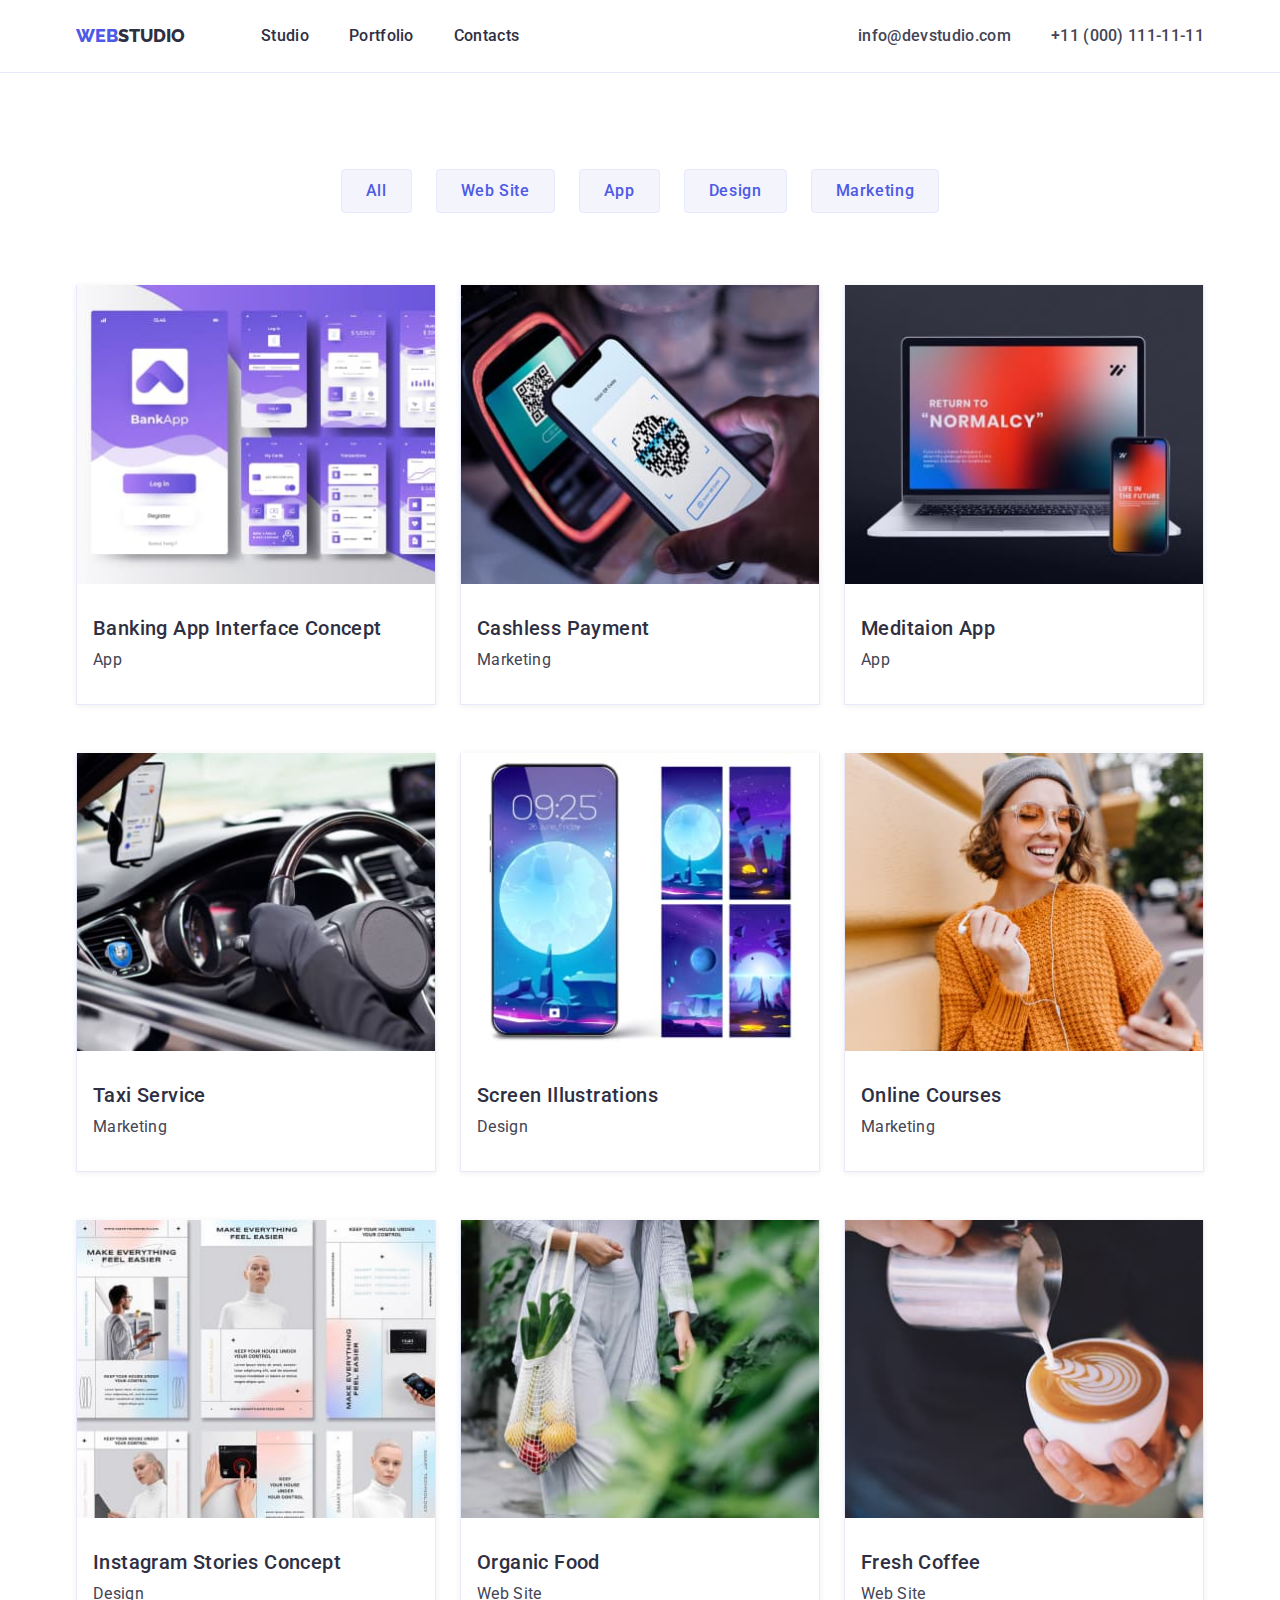
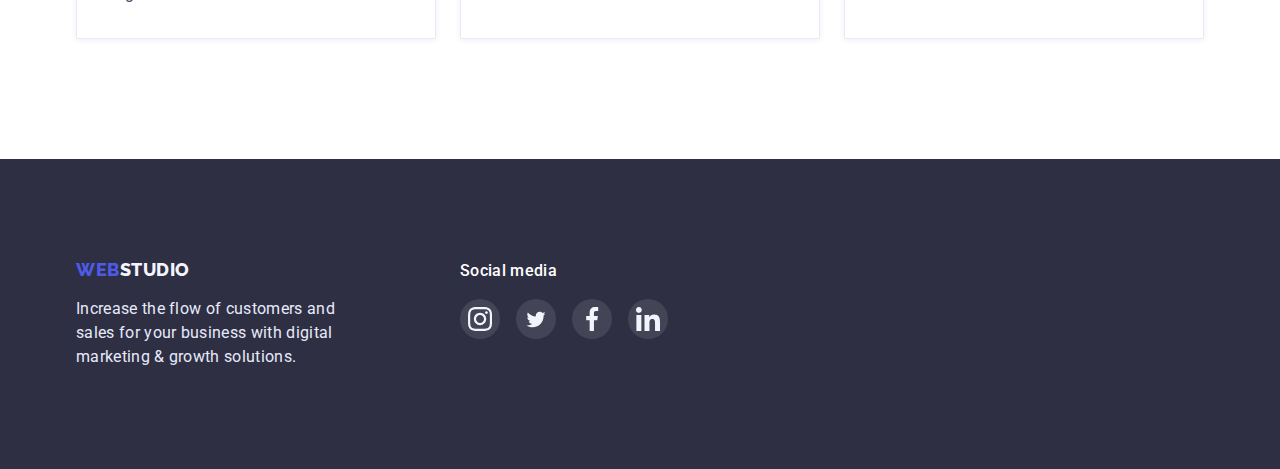
==== portfolio.html @ 1f4f02a7 "Initial commit" ====
<!DOCTYPE html>
<html lang="en">
  <head>
    <meta charset="UTF-8" />
    <meta http-equiv="X-UA-Compatible" content="IE=edge" />
    <meta name="viewport" content="width=device-width, initial-scale=1.0" />
    <title>Document</title>

    <link rel="preconnect" href="https://fonts.googleapis.com" />
    <link rel="preconnect" href="https://fonts.gstatic.com" crossorigin />
    <link
      href="https://fonts.googleapis.com/css2?family=Raleway:wght@800&family=Roboto:wght@400;500;700&display=swap"
      rel="stylesheet"
    />
    <link
      rel="stylesheet"
      href="https://cdnjs.cloudflare.com/ajax/libs/modern-normalize/1.1.0/modern-normalize.min.css"
    />
    <link rel="stylesheet" href="./css/styles.css" />
  </head>
  <body>
    <header class="headert">
      <div class="container">
        <div class="div-flex">
          <nav class="navigation">
            <a href="./index.html" class="logo"><span>Web</span>Studio</a>

            <ul class="site-nav">
              <li class="nav-flex">
                <a class="nav" href="./index.html">Studio</a>
              </li>
              <li class="nav-flex">
                <a class="nav" href="./portfolio.html">Portfolio</a>
              </li>
              <li class="nav-flex"><a class="nav" href="">Contacts</a></li>
            </ul>

            <address class="holder">
              <ul class="address-list-item">
                <li class="nav-flex">
                  <a class="address-list" href="mailto:info@devstudio.com"
                    >info@devstudio.com</a
                  >
                </li>
                <li class="nav-flex">
                  <a class="address-list" href="tel:+110001111111"
                    >+11 (000) 111-11-11</a
                  >
                </li>
              </ul>
            </address>
          </nav>
        </div>
      </div>
    </header>
    <main>
      <section class="control">
        <div class="container">
          <h1 hidden>Our Portfolio</h1>
          <ul class="btn-tiny">
            <li class="wide">
              <button class="btn-large" type="button">All</button>
            </li>
            <li class="wide">
              <button class="btn-large" type="button">Web Site</button>
            </li>
            <li class="wide">
              <button class="btn-large" type="button">App</button>
            </li>
            <li class="wide">
              <button class="btn-large" type="button">Design</button>
            </li>
            <li class="wide">
              <button class="btn-large" type="button">Marketing</button>
            </li>
          </ul>
          <ul class="pic">
            <li class="item-list">
              <a class="thumb" href="">
                <img
                  src="./images/portfolio1.jpg"
                  alt="bank application"
                  width="360"
                />
                <div class="huge">
                  <h2 class="headline">Banking App Interface Concept</h2>
                  <p class="headline-desc">App</p>
                </div>
              </a>
            </li>
            <li class="item-list">
              <a class="thumb" href="">
                <img
                  src="./images/portfolio2.jpg"
                  alt="smartphone payment"
                  width="360"
                />
                <div class="huge">
                  <h2 class="headline">Cashless Payment</h2>
                  <p class="headline-desc">Marketing</p>
                </div>
              </a>
            </li>
            <li class="item-list">
              <a class="thumb" href="">
                <img
                  src="./images/portfolio3.jpg"
                  alt="phone and laptop"
                  width="360"
                />
                <div class="huge">
                  <h2 class="headline">Meditaion App</h2>
                  <p class="headline-desc">App</p>
                </div>
              </a>
            </li>
            <li class="item-list">
              <a class="thumb" href="">
                <img
                  src="./images/portfolio4.jpg"
                  alt="driver in the car"
                  width="360"
                />
                <div class="huge">
                  <h2 class="headline">Taxi Service</h2>
                  <p class="headline-desc">Marketing</p>
                </div>
              </a>
            </li>
            <li class="item-list">
              <a class="thumb" href="">
                <img
                  src="./images/portfolio5.jpg"
                  alt="moon photo on phone"
                  width="360"
                />
                <div class="huge">
                  <h2 class="headline">Screen Illustrations</h2>
                  <p class="headline-desc">Design</p>
                </div>
              </a>
            </li>
            <li class="item-list">
              <a class="thumb" href="">
                <img
                  src="./images/portfolio6.jpg"
                  alt="happy girl"
                  width="360"
                />
                <div class="huge">
                  <h2 class="headline">Online Courses</h2>
                  <p class="headline-desc">Marketing</p>
                </div>
              </a>
            </li>
            <li class="item-list">
              <a class="thumb" href="">
                <img
                  src="./images/portfolio7.jpg"
                  alt="makeup service ad"
                  width="360"
                />
                <div class="huge">
                  <h2 class="headline">Instagram Stories Concept</h2>
                  <p class="headline-desc">Design</p>
                </div>
              </a>
            </li>
            <li class="item-list">
              <a class="thumb" href="">
                <img
                  src="./images/portfolio8.jpg"
                  alt="girl carrying vegetables in a basket"
                  width="360"
                />
                <div class="huge">
                  <h2 class="headline">Organic Food</h2>
                  <p class="headline-desc">Web Site</p>
                </div>
              </a>
            </li>
            <li class="item-list">
              <a class="thumb" href="">
                <img
                  src="./images/portfolio9.jpg"
                  alt="barista makes coffe"
                  width="360"
                />
                <div class="huge">
                  <h2 class="headline">Fresh Coffee</h2>
                  <p class="headline-desc">Web Site</p>
                </div>
              </a>
            </li>
          </ul>
        </div>
      </section>
    </main>
    <footer class="footer">
      <div class="container position">
        <div class="snippet">
          <a href="./index.html" class="logo-desc"><span>Web</span>Studio</a>
          <p class="items">
            Increase the flow of customers and sales for your business with
            digital marketing & growth solutions.
          </p>
        </div>
        <div class="subtitle-position">
          <h2 class="subtitle">Social media</h2>
          <ul class="subtitle-icon">
            <li class="subtitle-list">
              <a href="" class="subtitle-item">
                <svg class="sprite" width="24px" height="24px">
                  <use href="./images/icons.svg#icon-instagram"></use>
                </svg>
              </a>
            </li>
            <li class="subtitle-list">
              <a href="" class="subtitle-item">
                <svg class="sprite" width="24px" height="19px">
                  <use href="./images/icons.svg#icon-twitter"></use>
                </svg>
              </a>
            </li>
            <li class="subtitle-list">
              <a href="" class="subtitle-item">
                <svg class="sprite" width="24px" height="24px">
                  <use href="./images/icons.svg#icon-facebook"></use>
                </svg>
              </a>
            </li>
            <li class="subtitle-list">
              <a href="" class="subtitle-item">
                <svg class="sprite" width="24px" height="24px">
                  <use href="./images/icons.svg#icon-linkedin"></use>
                </svg>
              </a>
            </li>
          </ul>
        </div>
      </div>
    </footer>
  </body>
</html>
---- css/styles.css ----
a {
  text-decoration: none;
}
ul {
  margin: 0;
  padding: 0;
  list-style: 0;
}
h1,
h2,
h3,
h4,
p {
  margin: 0;
}
img {
  display: block;
  max-width: 100%;
  height: auto;
}
body {
  font-family: "Roboto", sans-serif;
  color: #434455;
  margin: 0;
}

.container {
  padding-left: 15px;
  padding-right: 15px;
  margin-left: auto;
  margin-right: auto;
  width: 1158px;
}
.headert {
  padding: 24px 0;
  border-bottom: 1px solid #e7e9fc;
}

/* ЛОГО */
.logo > span {
  font-family: "Raleway", sans-serif;
  font-size: 18px;
  line-height: 1.3;
  color: #4d5ae5;
  text-transform: uppercase;
  font-weight: 800;
  text-decoration: none;
}

.logo {
  font-family: "Raleway", sans-serif;
  font-size: 18px;
  line-height: 1.3;
  color: #2e2f42;
  text-transform: uppercase;
  font-weight: 800;
  text-decoration: none;
}

.site-nav {
  font-weight: 500;
  list-style-type: none;
  display: flex;
  margin-left: 76px;
}
.site-nav .nav {
  display: block;
}
.site-nav .nav-flex:not(:last-child) {
  margin-right: 40px;
}

.nav {
  font-size: 16px;
  line-height: 1.5;
  letter-spacing: 0.02em;
  color: #2e2f42;
  text-decoration: none;
}
.navigation {
  display: flex;
  text-align: center;
}
.nav:hover,
.nav:focus {
  color: #404bbf;
}
.address-list {
  text-decoration: none;
  color: #434455;
}

.address-list-item {
  display: flex;
  font-size: 16px;
  line-height: 1.5;
  letter-spacing: 0.02em;
  list-style-type: none;
  font-style: normal;
  font-weight: 500;
  margin-top: 0;
  margin-bottom: 0;
  margin-left: auto;
}
.address-list-item .nav-flex + .nav-flex {
  margin-left: 40px;
}

.address-list:hover,
.address-list:focus {
  color: #404bbf;
}
.holder {
  margin-left: auto;
}
/* Секция Герой */
.title {
  font-weight: 700;
  font-size: 56px;
  letter-spacing: 0.02em;
  line-height: 1.1;
  color: #ffffff;
  width: 496px;
  margin: auto;
}
.thumbnail {
  background-size: cover;
  max-width: 1440px;
  background-image: linear-gradient(
      rgba(46, 47, 66, 0.7),
      rgba(46, 47, 66, 0.7)
    ),
    url("../images/people-office.jpg");
  margin-left: auto;
  margin-right: auto;
  text-align: center;
  background-color: #2e2f42;
  padding-bottom: 188px;
  padding-top: 188px;
}
button {
  font-family: inherit;
  cursor: pointer;
}
.btn:hover,
.btn:focus {
  background-color: #404bbf;
}
.btn-tiny {
  list-style-type: none;
  display: flex;
  justify-content: center;

  margin-bottom: 72px;
}
.btn-large {
  font-weight: 500;
  display: flex;
  align-items: center;
  text-align: center;
  letter-spacing: 0.04em;
  background: #f4f4fd;
  color: #4d5ae5;
  display: inline-block;
  border: 1px solid #e7e9fc;
  border-radius: 4px;
  min-width: 30px;
  padding: 12px 24px;
}
.btn-large:hover,
.btn-large:focus {
  background-color: #404bbf;
  color: #ffffff;
}
.btn {
  font-weight: 500;
  align-items: center;
  font-size: 16px;
  line-height: 1.5;
  letter-spacing: 0.04em;
  color: #ffffff;
  padding: 16px 32px;
  display: inline-block;
  min-width: 169px;
  text-align: center;
  margin-top: 48px;
  background: #4d5ae5;
  box-shadow: 0px 4px 4px rgba(0, 0, 0, 0.15);
  border-radius: 4px;
  border: none;
}
/* Секция1 */
.section {
  padding-top: 120px;
  padding-bottom: 120px;
}
.subject {
  font-weight: 500;
  font-size: 20px;
  line-height: 1.2;
  color: #2e2f42;
  letter-spacing: 0.02em;
  margin-bottom: 8px;
}
.item {
  font-size: 16px;
  line-height: 1.5;
  color: #434455;
  letter-spacing: 0.02em;
  list-style-type: none;
  margin-top: 0;
  width: 264px;
}
.aside {
  list-style-type: none;
  display: flex;
}

.excerpt {
  margin-right: 24px;
}
.excerpt:last-child {
  margin-right: 0px;
}
.avatar {
  display: flex;
  justify-content: center;
  padding: 24px 100px;
  background: #f4f4fd;
  border-radius: 4px;
  margin-bottom: 8px;
}
.avatar-icon {
  width: 64px;
  height: 64px;
}

/* Секция2 */
.heading {
  font-weight: 700;
  font-size: 36px;
  line-height: 1.1;
  text-align: center;
  text-transform: capitalize;
  color: #2e2f42;
  letter-spacing: 0.02em;
  margin-bottom: 72px;
  margin-top: 0;
}
.content {
  padding-bottom: 120px;
}
.pic {
  list-style-type: none;
  display: flex;
  flex-wrap: wrap;
}
.image {
  box-shadow: 0px 1px 6px rgba(46, 47, 66, 0.08),
    0px 1px 1px rgba(46, 47, 66, 0.16), 0px 2px 1px rgba(46, 47, 66, 0.08);
  border-radius: 0px 0px 4px 4px;
  margin-right: 24px;
  /* text-align: center; */
}
.image:last-child {
  margin-right: 0px;
}
/* Секция3 */
.foto {
  padding: 32px 16px;
}
.position-block {
  display: flex;
  flex-wrap: wrap;
}
.userpic {
  display: flex;
  padding: 0;
  margin: 0;
  list-style: none;
  gap: 24px;
  justify-content: center;
  align-items: center;
}
.userpic-item-list {
  height: 40px;
  width: 40px;
  background: #4d5ae5;
  border-radius: 50%;
}
.userpic-item {
  display: flex;
  width: 100%;
  height: 100%;
  justify-content: center;
  align-items: center;
}
.userpic-list {
  width: 100%;
}
.userpic-item-list:hover,
.userpic-item-list:focus {
  background: #404bbf;
}

.content-last {
  margin-top: 120px;
  margin-bottom: 120px;
}
.thumb {
  text-decoration: none;
}

.headline {
  font-weight: 500;
  font-size: 20px;
  line-height: 1.2;
  letter-spacing: 0.02em;
  color: #2e2f42;
  margin-bottom: 8px;
}
.headline-desc {
  font-size: 16px;
  line-height: 1.5;
  letter-spacing: 0.02em;
  list-style-type: none;
  color: #434455;
  margin: 0;
}
.desc {
  font-size: 16px;
  line-height: 1.5;
  letter-spacing: 0.02em;
  list-style-type: none;
  color: #434455;
  margin-bottom: 8px;
}
.picture {
  list-style-type: none;
  margin-top: 0;
  display: flex;
  text-align: center;
}
.inner {
  padding-bottom: 120px;
  padding-top: 120px;
  background: #f4f4fd;
}

/* Секция 4 */
.icons {
  display: flex;
  list-style: none;
  margin: 0;
  padding: 0;
  gap: 24px;
}
.icons-list {
  display: flex;
  width: 168px;
  height: 88px;
  border: 1px solid #8e8f99;
  border-radius: 4px;
}
.icons-item:is(:hover, :focus) .icons-item-list {
  fill: #404bbf;
}

.icons-list:hover,
.icons-list:focus {
  fill: #404bbf;
  border: 1px solid #404bbf;
}

.icons-item {
  display: flex;
  width: 100%;
  height: 100%;
  justify-content: center;
  align-items: center;
  padding: 16px 32px;
}
.icons-item-list {
  width: 104px;
  height: 56px;
  fill: #afb1b8;
}

/* Футер */
.logo-desc {
  font-family: "Raleway", sans-serif;
  font-weight: 800;
  font-size: 18px;
  line-height: 1.2;
  display: flex;
  align-items: center;
  letter-spacing: 0.03em;
  text-transform: uppercase;
  color: #f4f4fd;
  background-color: #2e2f42;
  text-decoration: none;
  display: inline-block;
  margin-bottom: 16px;
}
.logo-desc > span {
  font-family: "Raleway", sans-serif;
  font-style: normal;
  font-weight: 800;
  font-size: 18px;
  line-height: 1.2;
  align-items: center;
  letter-spacing: 0.03em;
  text-transform: uppercase;
  color: #4d5ae5;
  text-decoration: none;
  margin-bottom: 16px;
}
.footer {
  padding-top: 100px;
  padding-bottom: 100px;
  background-color: #2e2f42;
}
.items {
  /* display: inline-block; */
  color: #e7e9fc;
  background-color: #2e2f42;
  font-size: 16px;
  line-height: 1.5;
  letter-spacing: 0.02em;
  margin-top: 0px;

  width: 264px;
}
.position {
  display: flex;
  align-items: baseline;
}
.snippet {
  width: 264px;
}
.subtitle-position {
  margin-left: 120px;
}
.subtitle-icon {
  display: flex;
  gap: 16px;
}

.subtitle-list {
  display: flex;
  list-style: none;
  width: 40px;
  height: 40px;
}
.subtitle-item {
  display: flex;
  width: 100%;
  height: 100%;
  align-items: center;
  border-radius: 50%;
  justify-content: center;
  background: rgba(255, 255, 255, 0.1);
}
.subtitle {
  font-weight: 500;
  color: #ffffff;
  letter-spacing: 0.02em;
  font-size: 16px;
  line-height: 1.5;
  margin-bottom: 16px;
}
.subtitle-item:hover,
.subtitle-item:focus {
  background: #31d0aa;
}
/* Portfolio */

.item-list {
  width: 360px;
  margin-bottom: 48px;
  margin-right: 24px;
  border-left: 1px solid #e7e9fc;
  border-right: 1px solid #e7e9fc;
  border-bottom: 1px solid #e7e9fc;
  box-shadow: 0px 1px 6px rgba(46, 47, 66, 0.08);
}
.item-list:hover,
.item-list:focus {
  box-shadow: 0px 1px 6px rgba(46, 47, 66, 0.08),
    0px 1px 1px rgba(46, 47, 66, 0.16), 0px 2px 1px rgba(46, 47, 66, 0.08);
}
.item-list:nth-child(3n) {
  margin-right: 0px;
}
.item-list:nth-child(n + 7) {
  margin-bottom: 0;
}
.control {
  padding-top: 96px;
  padding-bottom: 120px;
}
.wide {
  margin-right: 24px;
}
.wide:last-child {
  margin-right: 0px;
}
.huge {
  padding: 32px 16px;
}
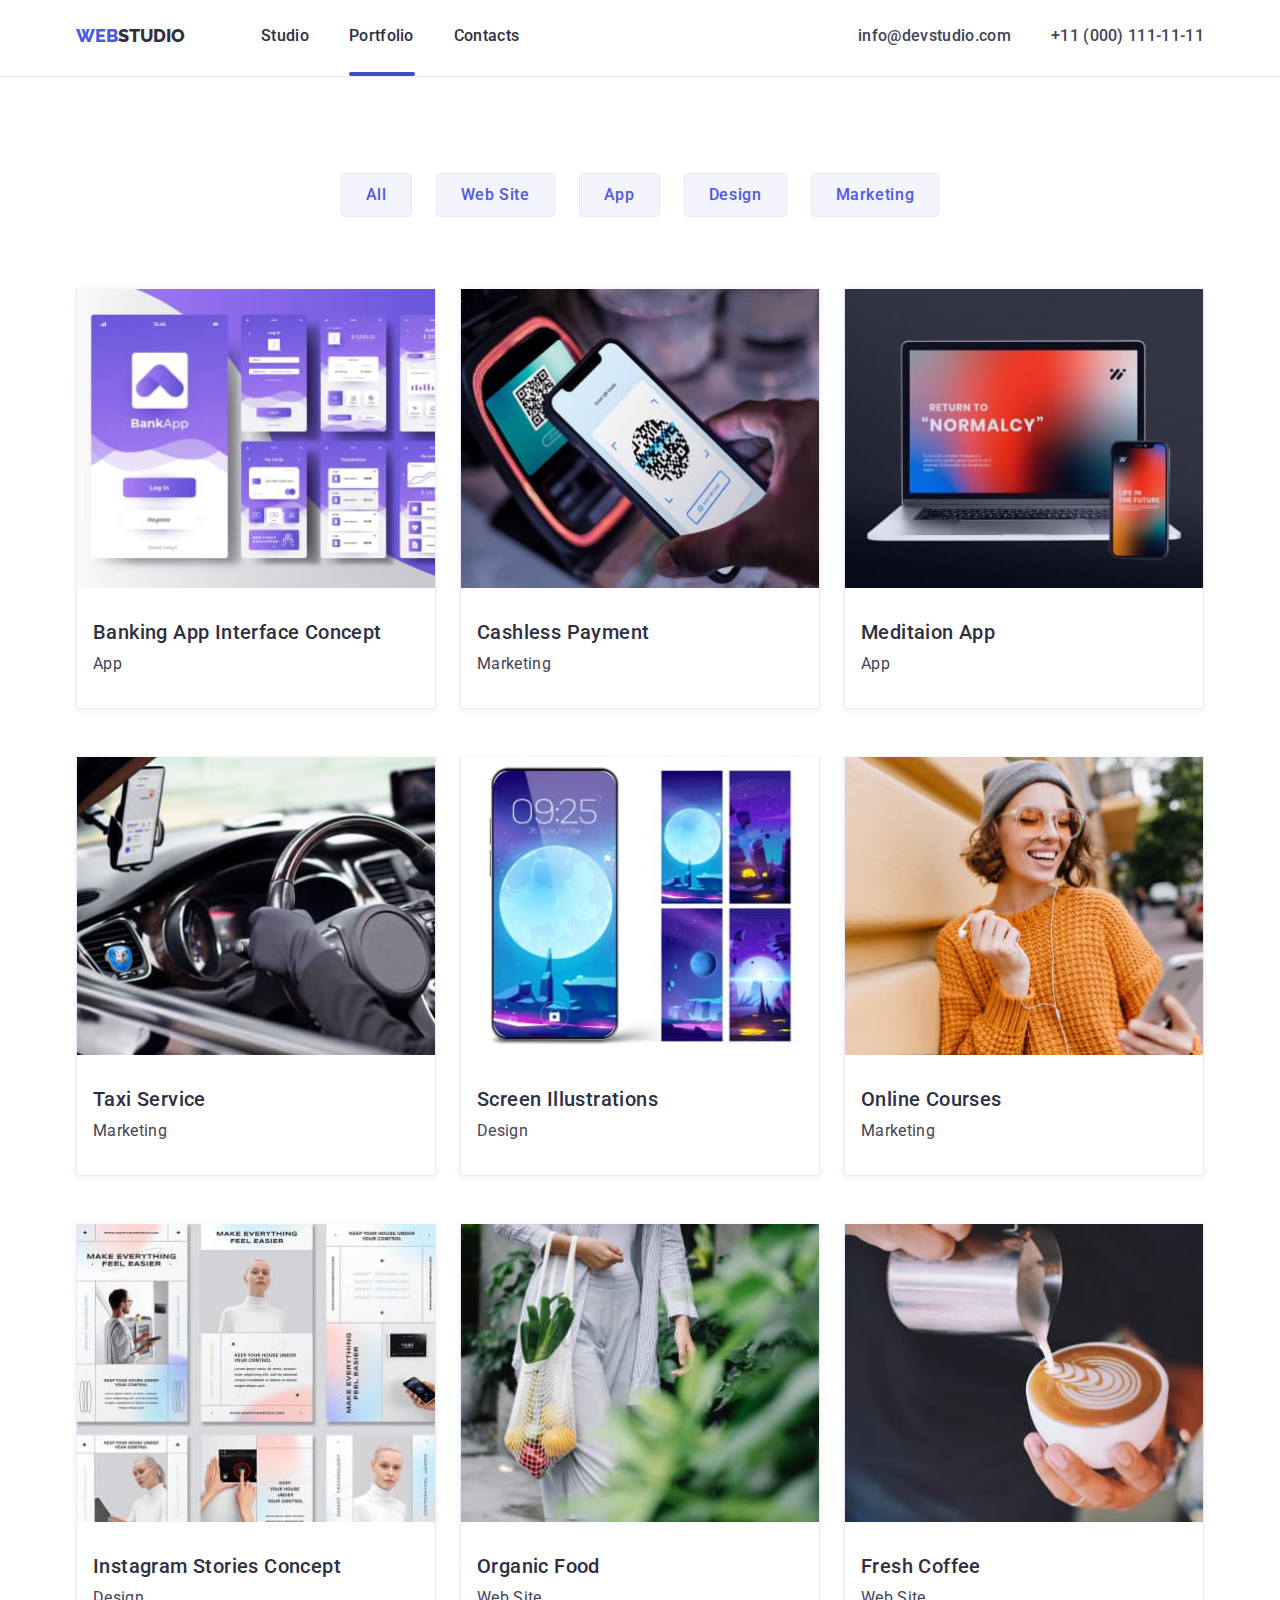
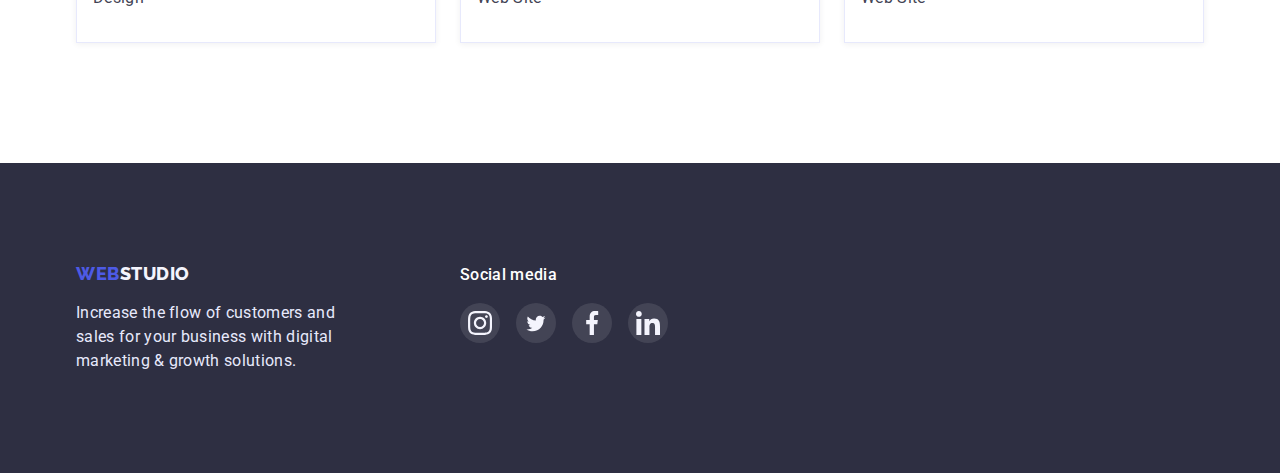
==== commit 8915d03c: "dz" ====
--- a/portfolio.html
+++ b/portfolio.html
@@ -30,7 +30,7 @@
                 <a class="nav" href="./index.html">Studio</a>
               </li>
               <li class="nav-flex">
-                <a class="nav" href="./portfolio.html">Portfolio</a>
+                <a class="nav nav-active" href="./portfolio.html">Portfolio</a>
               </li>
               <li class="nav-flex"><a class="nav" href="">Contacts</a></li>
             </ul>
@@ -77,11 +77,21 @@
           <ul class="pic">
             <li class="item-list">
               <a class="thumb" href="">
-                <img
-                  src="./images/portfolio1.jpg"
-                  alt="bank application"
-                  width="360"
-                />
+                <div class="overlay-position">
+                  <img
+                    src="./images/portfolio1.jpg"
+                    alt="bank application"
+                    width="360"
+                  />
+
+                  <div class="overlay">
+                    <p class="thumb-text">
+                      14 Stylish and User-Friendly App Design Concepts · Task
+                      Manager App · Calorie Tracker App · Exotic Fruit Ecommerce
+                      App · Cloud Storage App
+                    </p>
+                  </div>
+                </div>
                 <div class="huge">
                   <h2 class="headline">Banking App Interface Concept</h2>
                   <p class="headline-desc">App</p>
@@ -90,11 +100,21 @@
             </li>
             <li class="item-list">
               <a class="thumb" href="">
-                <img
-                  src="./images/portfolio2.jpg"
-                  alt="smartphone payment"
-                  width="360"
-                />
+                <div class="overlay-position">
+                  <img
+                    src="./images/portfolio2.jpg"
+                    alt="bank application"
+                    width="360"
+                  />
+
+                  <div class="overlay">
+                    <p class="thumb-text">
+                      14 Stylish and User-Friendly App Design Concepts · Task
+                      Manager App · Calorie Tracker App · Exotic Fruit Ecommerce
+                      App · Cloud Storage App
+                    </p>
+                  </div>
+                </div>
                 <div class="huge">
                   <h2 class="headline">Cashless Payment</h2>
                   <p class="headline-desc">Marketing</p>
@@ -103,11 +123,21 @@
             </li>
             <li class="item-list">
               <a class="thumb" href="">
-                <img
-                  src="./images/portfolio3.jpg"
-                  alt="phone and laptop"
-                  width="360"
-                />
+                <div class="overlay-position">
+                  <img
+                    src="./images/portfolio3.jpg"
+                    alt="bank application"
+                    width="360"
+                  />
+
+                  <div class="overlay">
+                    <p class="thumb-text">
+                      14 Stylish and User-Friendly App Design Concepts · Task
+                      Manager App · Calorie Tracker App · Exotic Fruit Ecommerce
+                      App · Cloud Storage App
+                    </p>
+                  </div>
+                </div>
                 <div class="huge">
                   <h2 class="headline">Meditaion App</h2>
                   <p class="headline-desc">App</p>
@@ -116,11 +146,21 @@
             </li>
             <li class="item-list">
               <a class="thumb" href="">
-                <img
-                  src="./images/portfolio4.jpg"
-                  alt="driver in the car"
-                  width="360"
-                />
+                <div class="overlay-position">
+                  <img
+                    src="./images/portfolio4.jpg"
+                    alt="bank application"
+                    width="360"
+                  />
+
+                  <div class="overlay">
+                    <p class="thumb-text">
+                      14 Stylish and User-Friendly App Design Concepts · Task
+                      Manager App · Calorie Tracker App · Exotic Fruit Ecommerce
+                      App · Cloud Storage App
+                    </p>
+                  </div>
+                </div>
                 <div class="huge">
                   <h2 class="headline">Taxi Service</h2>
                   <p class="headline-desc">Marketing</p>
@@ -129,11 +169,21 @@
             </li>
             <li class="item-list">
               <a class="thumb" href="">
-                <img
-                  src="./images/portfolio5.jpg"
-                  alt="moon photo on phone"
-                  width="360"
-                />
+                <div class="overlay-position">
+                  <img
+                    src="./images/portfolio5.jpg"
+                    alt="bank application"
+                    width="360"
+                  />
+
+                  <div class="overlay">
+                    <p class="thumb-text">
+                      14 Stylish and User-Friendly App Design Concepts · Task
+                      Manager App · Calorie Tracker App · Exotic Fruit Ecommerce
+                      App · Cloud Storage App
+                    </p>
+                  </div>
+                </div>
                 <div class="huge">
                   <h2 class="headline">Screen Illustrations</h2>
                   <p class="headline-desc">Design</p>
@@ -142,11 +192,21 @@
             </li>
             <li class="item-list">
               <a class="thumb" href="">
-                <img
-                  src="./images/portfolio6.jpg"
-                  alt="happy girl"
-                  width="360"
-                />
+                <div class="overlay-position">
+                  <img
+                    src="./images/portfolio6.jpg"
+                    alt="bank application"
+                    width="360"
+                  />
+
+                  <div class="overlay">
+                    <p class="thumb-text">
+                      14 Stylish and User-Friendly App Design Concepts · Task
+                      Manager App · Calorie Tracker App · Exotic Fruit Ecommerce
+                      App · Cloud Storage App
+                    </p>
+                  </div>
+                </div>
                 <div class="huge">
                   <h2 class="headline">Online Courses</h2>
                   <p class="headline-desc">Marketing</p>
@@ -155,11 +215,21 @@
             </li>
             <li class="item-list">
               <a class="thumb" href="">
-                <img
-                  src="./images/portfolio7.jpg"
-                  alt="makeup service ad"
-                  width="360"
-                />
+                <div class="overlay-position">
+                  <img
+                    src="./images/portfolio7.jpg"
+                    alt="bank application"
+                    width="360"
+                  />
+
+                  <div class="overlay">
+                    <p class="thumb-text">
+                      14 Stylish and User-Friendly App Design Concepts · Task
+                      Manager App · Calorie Tracker App · Exotic Fruit Ecommerce
+                      App · Cloud Storage App
+                    </p>
+                  </div>
+                </div>
                 <div class="huge">
                   <h2 class="headline">Instagram Stories Concept</h2>
                   <p class="headline-desc">Design</p>
@@ -168,11 +238,21 @@
             </li>
             <li class="item-list">
               <a class="thumb" href="">
-                <img
-                  src="./images/portfolio8.jpg"
-                  alt="girl carrying vegetables in a basket"
-                  width="360"
-                />
+                <div class="overlay-position">
+                  <img
+                    src="./images/portfolio8.jpg"
+                    alt="bank application"
+                    width="360"
+                  />
+
+                  <div class="overlay">
+                    <p class="thumb-text">
+                      14 Stylish and User-Friendly App Design Concepts · Task
+                      Manager App · Calorie Tracker App · Exotic Fruit Ecommerce
+                      App · Cloud Storage App
+                    </p>
+                  </div>
+                </div>
                 <div class="huge">
                   <h2 class="headline">Organic Food</h2>
                   <p class="headline-desc">Web Site</p>
@@ -181,11 +261,21 @@
             </li>
             <li class="item-list">
               <a class="thumb" href="">
-                <img
-                  src="./images/portfolio9.jpg"
-                  alt="barista makes coffe"
-                  width="360"
-                />
+                <div class="overlay-position">
+                  <img
+                    src="./images/portfolio9.jpg"
+                    alt="bank application"
+                    width="360"
+                  />
+
+                  <div class="overlay">
+                    <p class="thumb-text">
+                      14 Stylish and User-Friendly App Design Concepts · Task
+                      Manager App · Calorie Tracker App · Exotic Fruit Ecommerce
+                      App · Cloud Storage App
+                    </p>
+                  </div>
+                </div>
                 <div class="huge">
                   <h2 class="headline">Fresh Coffee</h2>
                   <p class="headline-desc">Web Site</p>
--- a/css/styles.css
+++ b/css/styles.css
@@ -32,7 +32,7 @@
   width: 1158px;
 }
 .headert {
-  padding: 24px 0;
+  padding-top: 24px;
   border-bottom: 1px solid #e7e9fc;
 }
 
@@ -62,6 +62,7 @@
   list-style-type: none;
   display: flex;
   margin-left: 76px;
+  position: relative;
 }
 .site-nav .nav {
   display: block;
@@ -80,6 +81,7 @@
 .navigation {
   display: flex;
   text-align: center;
+  padding-bottom: 28px;
 }
 .nav:hover,
 .nav:focus {
@@ -112,6 +114,26 @@
 }
 .holder {
   margin-left: auto;
+}
+.navigation-active::after {
+  content: "";
+  position: absolute;
+  display: block;
+  background: #404bbf;
+  border-radius: 2px;
+  width: 48px;
+  height: 4px;
+  margin-top: 24px;
+}
+.nav-active::after {
+  content: "";
+  position: absolute;
+  display: block;
+  background: #404bbf;
+  border-radius: 2px;
+  width: 66px;
+  height: 4px;
+  margin-top: 24px;
 }
 /* Секция Герой */
 .title {
@@ -508,3 +530,40 @@
 .huge {
   padding: 32px 16px;
 }
+.overlay-position {
+  position: relative;
+  overflow: hidden;
+}
+.overlay {
+  position: absolute;
+  background: #4d5ae5;
+  width: 100%;
+  height: 100%;
+  top: 0;
+  left: 0;
+  opacity: 0;
+  transform: translateY(100%);
+  transition: transform 250ms cubic-bezier(0.4, 0, 0.2, 1);
+}
+
+.thumb:hover .overlay {
+  opacity: 1;
+  transform: translateY(0);
+}
+
+.thumb-text {
+  font-weight: 400;
+  font-size: 16px;
+  line-height: 1.5;
+  letter-spacing: 0.02em;
+  color: #f4f4fd;
+  padding: 40px 32px 164px 32px;
+  /* opacity: 1;
+  transition: transform 250ms cubic-bezier(0.4, 0, 0.2, 1);
+  transform: translateY(100%);
+  position: absolute;
+  width: 360px;
+  height: 300px;
+  left: 0px;
+  top: 0px; */
+}
